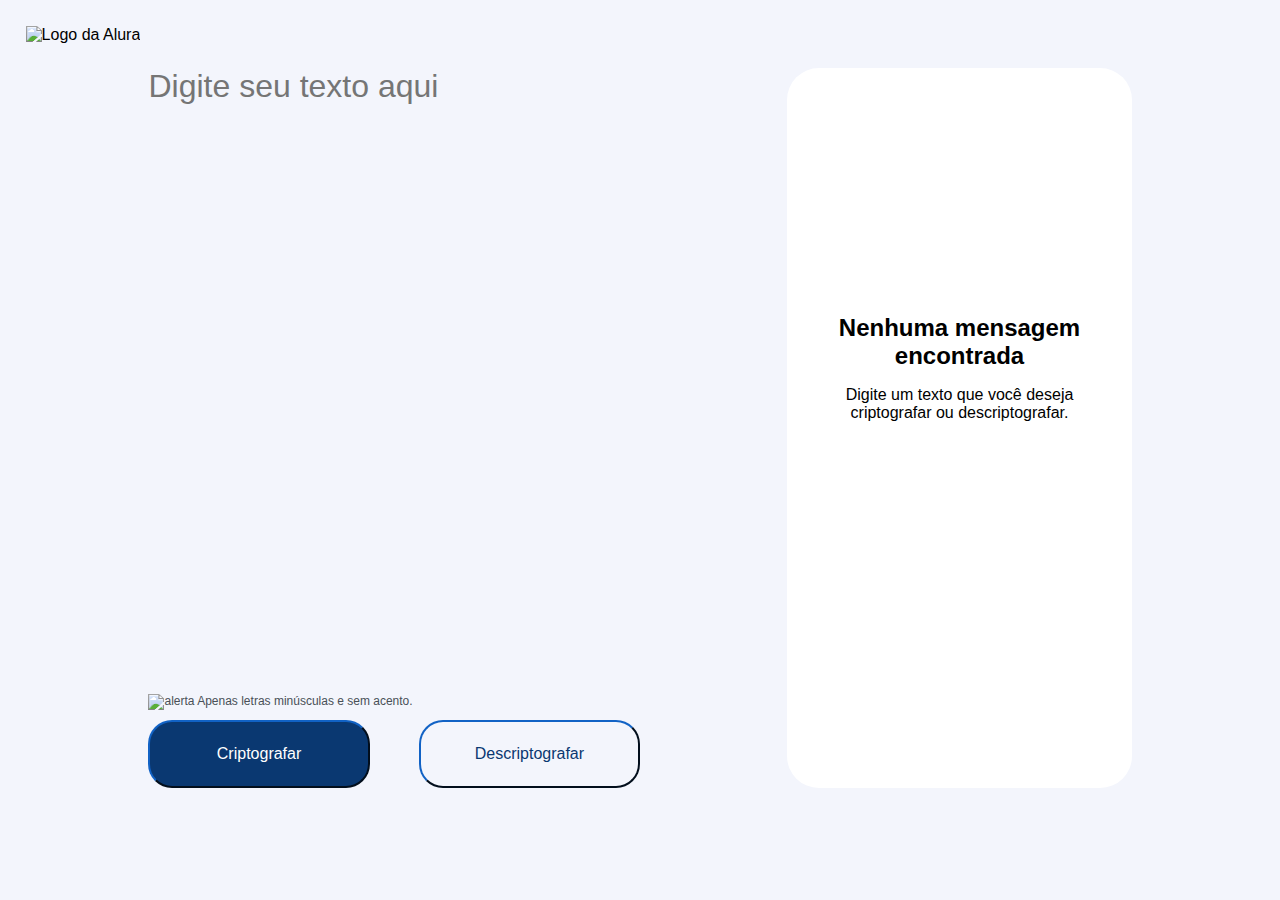
==== Pasta Projeto Decodificador/index.html @ d5297828 "Add files via upload" ====
<!DOCTYPE html>
<html lang="en">
<head>
    <meta charset="UTF-8">
    <meta name="viewport" content="width=device-width, initial-scale=1.0">
    <title>Decodificador de texto</title>
    <script src="script.js" defer></script>
    <link rel="stylesheet" href="style.css">
</head>
<body>


    <header>

        <img src="/imagens/Frame 6.png" alt="Logo da Alura">

    </header>

    <main>

        <div class="entrada">
            <textarea name="" id="textoEntrada" cols="30" rows="10" placeholder="Digite seu texto aqui"></textarea>

            <p class="aviso"><img src="/imagens/Vector.png" alt="alerta" class="avisoImg"> Apenas letras minúsculas e sem acento.</p>


            <div class="botoes">
                <button class="botao" id="criptografar" onclick="criptografar()">Criptografar</button>
                <button class="botao" id="descriptografar" onclick="descriptografar()">Descriptografar</button>
            </div>
        </div>
        
        <div class="saida">

            <div id="mensagemNaoEncontrada">
                <img src="/imagens/High quality products 1 1.svg" alt="" class="sem-mensagem">
                <h1 class="h1SemMensagem">Nenhuma mensagem encontrada</h1>
                <p class="pSemMensagem">Digite um texto que você deseja criptografar ou descriptografar.</p>
            </div>

            <textarea name="" id="textoSaida" cols="30" rows="10"></textarea>
            <button class="botao" id="copiar" onclick="copiar()">Copiar</button>
        </div>
    </main>
</body>
</html>
---- Pasta Projeto Decodificador/style.css ----
* {
    box-sizing: border-box;
    margin: 0;
    padding: 0;
    font-family: 'Inter', 'Arial';
}

body {
    background: #F3F5FC;
    margin: 2%;
    display: flex;
    flex-direction: column;
}

main {
    display: flex;
    justify-content: space-between;
    margin: 2% 10%;
    height: 720px;
}

.saida {
    display: flex;
    flex-direction: column;
    justify-content: space-between;
    align-items: center;
    padding: 2%;
    width: 35%;
    background-color: #ffffff;
    border-radius: 32px;
}

#mensagemNaoEncontrada {
    display: flex;
    flex-direction: column;
    justify-content: center;
    align-items: center;
    width: 100%;
    height: 80%;
    gap: 3%;
}

.sem-mensagem {
    height: auto;
    width: 75%;
}

.h1SemMensagem {
    font-size: 24px;
    text-align: center;
}

.pSemMensagem {
    font-size: 16px;
    text-align: center;
}

#textoSaida {
    font-size: 24px;
    width: 100%;
    word-wrap: break-word;
    padding: 5%;
    background: none;
    border: none;
    outline: none;
    resize: none;
}

.entrada {
    display: flex;
    flex-direction: column;
    justify-content: center;
    width: 50%;
}

#textoEntrada {
    color: #0A3871;
    font-size: 32px;
    height: 90%;
    width: 100%;
    background: none;
    border: none;
    outline: none;
    resize: none;
}

.aviso {
    color: #495057;
    font-size: 12px;
    margin: 2% 0%;
    text-align: start;
}

.avisoImg {
    width: 12px;
}

.botoes {
    display: flex;
    justify-content: space-between;
    height: 10%;
}

.botao {
    width: 45%;
    text-align: center;
    border-radius: 24px;
    background: none;
    border-color: #0A3871;
    color: #0A3871;
    cursor: pointer;
    font-size: 16px;
}

#criptografar {
    background-color: #0A3871;
    color: #ffffff;
}

#copiar {
    width: 80%;
    height: 10%;
}

@media (max-width: 768px) {
    main {
        flex-direction: column;
        gap: 5%;
    }

    .entrada {
        width: 100%;
        height: 100%;
    }

    .saida {
        height: auto;
        width: 100%;
    }

    #mensagemNaoEncontrada {
        height: 100%;
        width: 100%;
        padding: 10%;
    }

    .sem-mensagem {
        display: none;
    }

    #mensagemNaoEncontrada {
        height: fit-content;
        width: 100%;
    }

    #copiar {
        width: 100%;
        height: 67px;
    }
}

@media (max-width: 375px) {
    main {
        flex-direction: column;
        gap: 2%;
    }

    .entrada {
        width: 100%;
        height: 100%;
    }

    .saida {
        height: auto;
        width: 100%;
    }

    #mensagemNaoEncontrada {
        height: 100%;
        width: 100%;
        padding: 10%;
    }

    .sem-mensagem {
        display: none;
    }

    #mensagemNaoEncontrada {
        height: fit-content;
        width: 100%;
    }

    #copiar {
        width: 100%;
        height: 67px;
    }

    .botoes {
        flex-direction: column;
        justify-content: space-between;
        height: 20%;
        gap: 20px;
    }

    #criptografar, #descriptografar {
        width: 100%;
        height: 100%;
    }

}
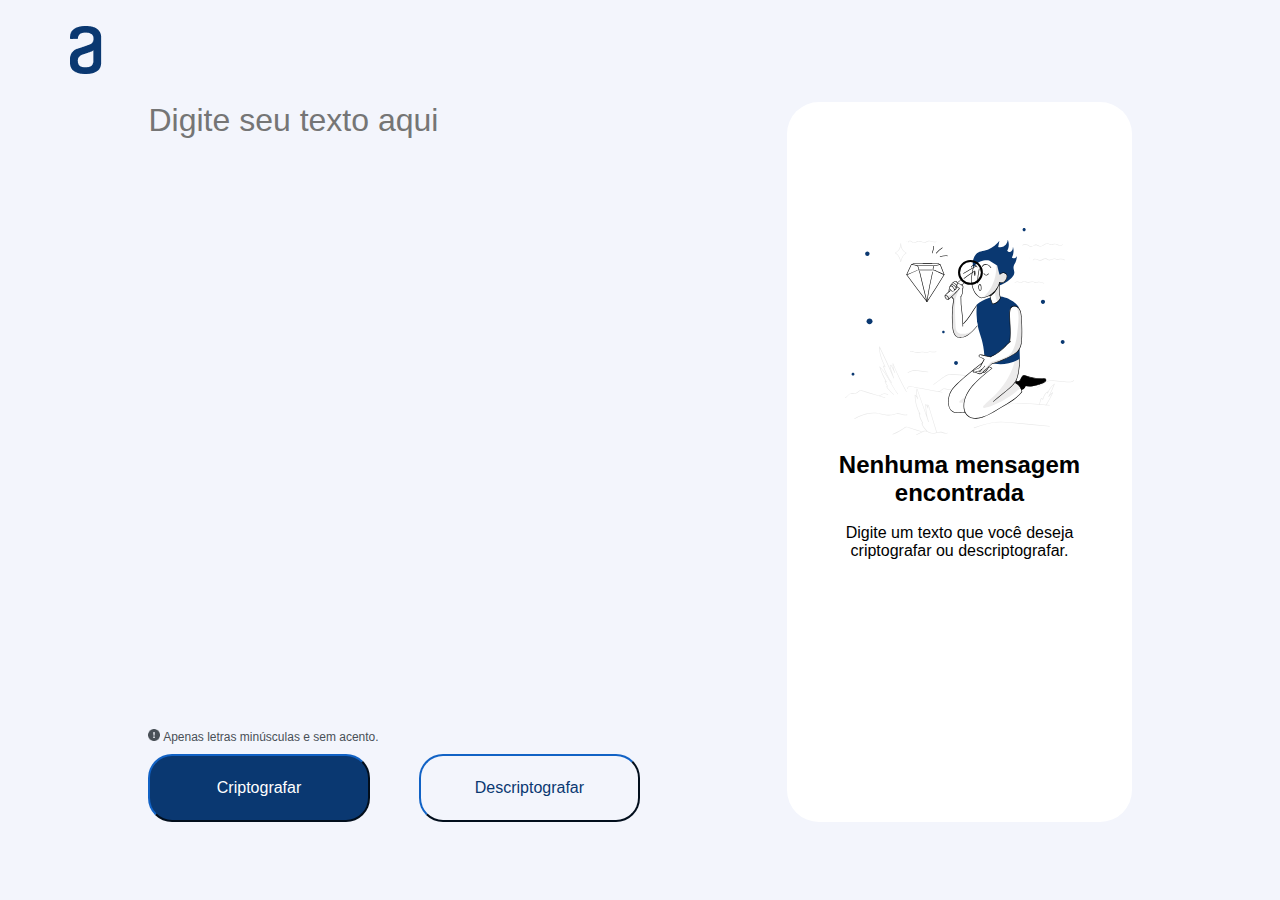
==== commit 264926e6: "Update index.html" ====
--- a/Pasta Projeto Decodificador/index.html
+++ b/Pasta Projeto Decodificador/index.html
@@ -12,7 +12,7 @@
 
     <header>
 
-        <img src="/imagens/Frame 6.png" alt="Logo da Alura">
+        <img src="imagens/Frame 6.png" alt="Logo da Alura">
 
     </header>
 
@@ -21,7 +21,7 @@
         <div class="entrada">
             <textarea name="" id="textoEntrada" cols="30" rows="10" placeholder="Digite seu texto aqui"></textarea>
 
-            <p class="aviso"><img src="/imagens/Vector.png" alt="alerta" class="avisoImg"> Apenas letras minúsculas e sem acento.</p>
+            <p class="aviso"><img src="imagens/Vector.png" alt="alerta" class="avisoImg"> Apenas letras minúsculas e sem acento.</p>
 
 
             <div class="botoes">
@@ -33,7 +33,7 @@
         <div class="saida">
 
             <div id="mensagemNaoEncontrada">
-                <img src="/imagens/High quality products 1 1.svg" alt="" class="sem-mensagem">
+                <img src="imagens/High quality products 1 1.svg" alt="" class="sem-mensagem">
                 <h1 class="h1SemMensagem">Nenhuma mensagem encontrada</h1>
                 <p class="pSemMensagem">Digite um texto que você deseja criptografar ou descriptografar.</p>
             </div>
@@ -43,4 +43,4 @@
         </div>
     </main>
 </body>
-</html>+</html>
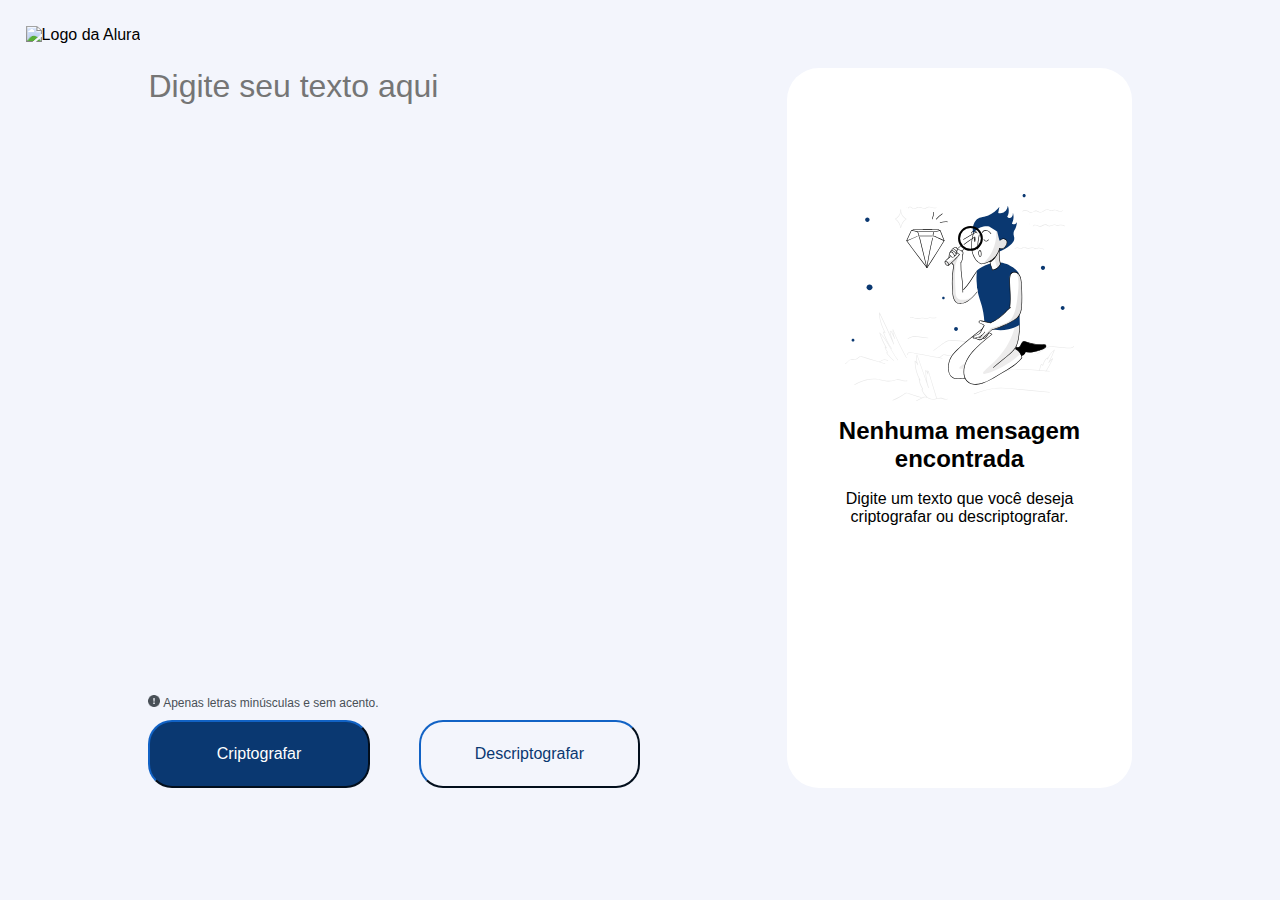
==== commit 6142145c: "Update index.html" ====
--- a/Pasta Projeto Decodificador/index.html
+++ b/Pasta Projeto Decodificador/index.html
@@ -12,7 +12,7 @@
 
     <header>
 
-        <img src="imagens/Frame 6.png" alt="Logo da Alura">
+        <img src="Frame 6.png" alt="Logo da Alura">
 
     </header>
 
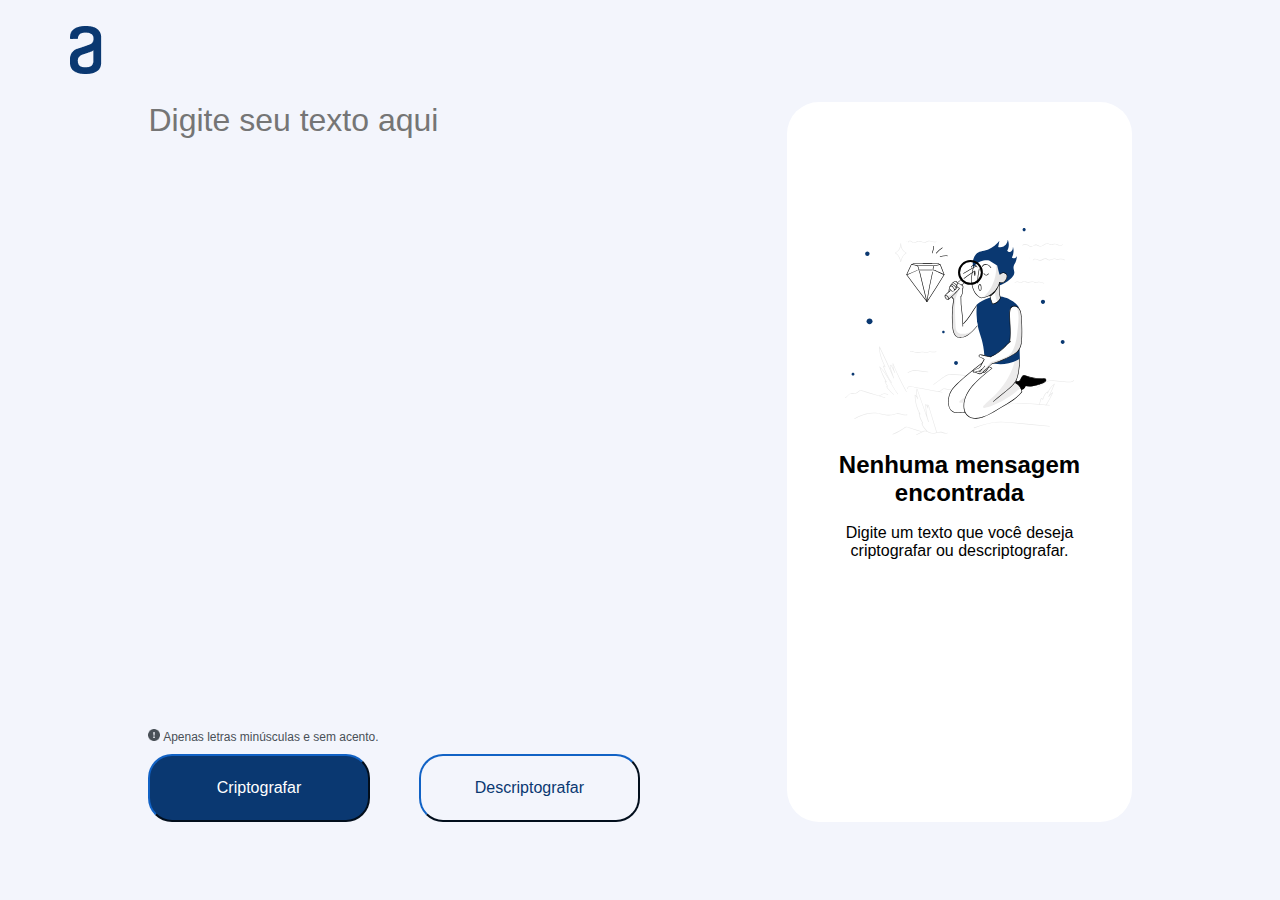
==== commit 9b3da6fc: "Update index.html" ====
--- a/Pasta Projeto Decodificador/index.html
+++ b/Pasta Projeto Decodificador/index.html
@@ -12,7 +12,7 @@
 
     <header>
 
-        <img src="Frame 6.png" alt="Logo da Alura">
+        <img src="imagens/Frame 6.png" alt="Logo da Alura">
 
     </header>
 
